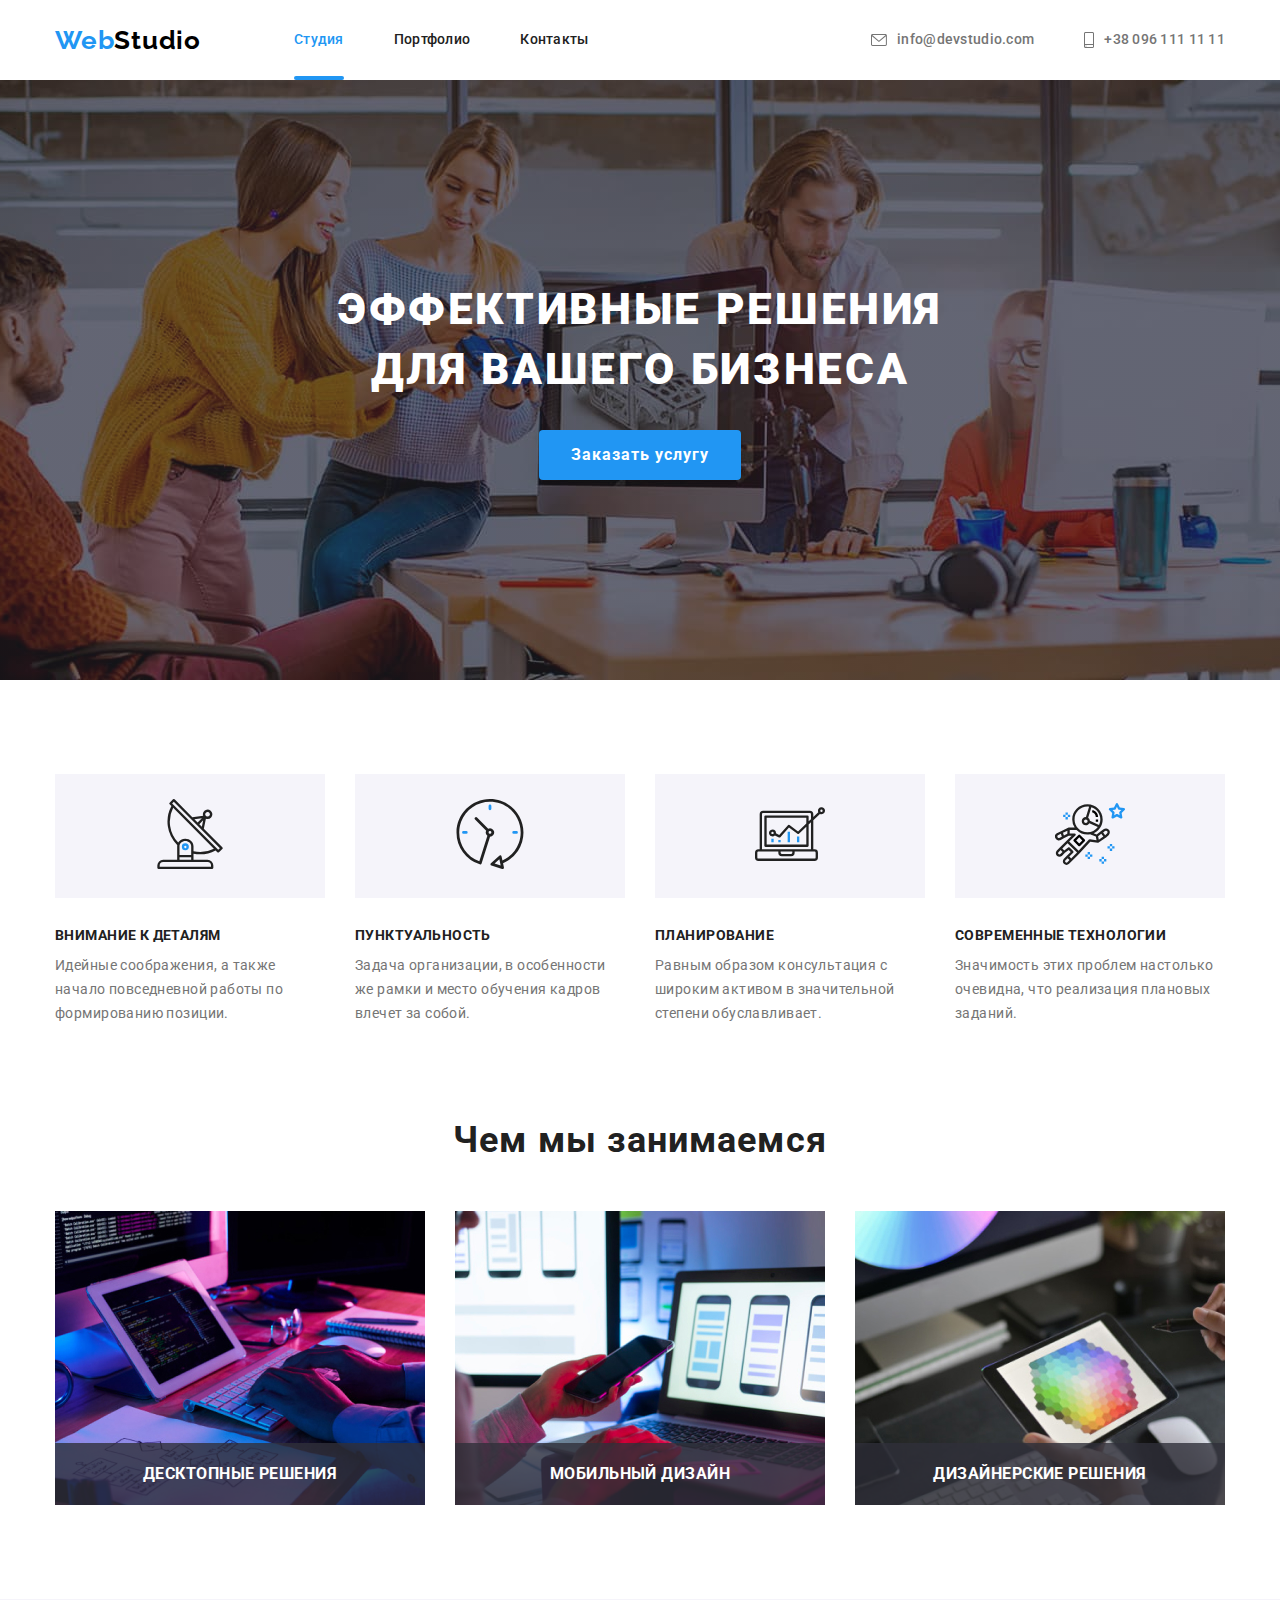
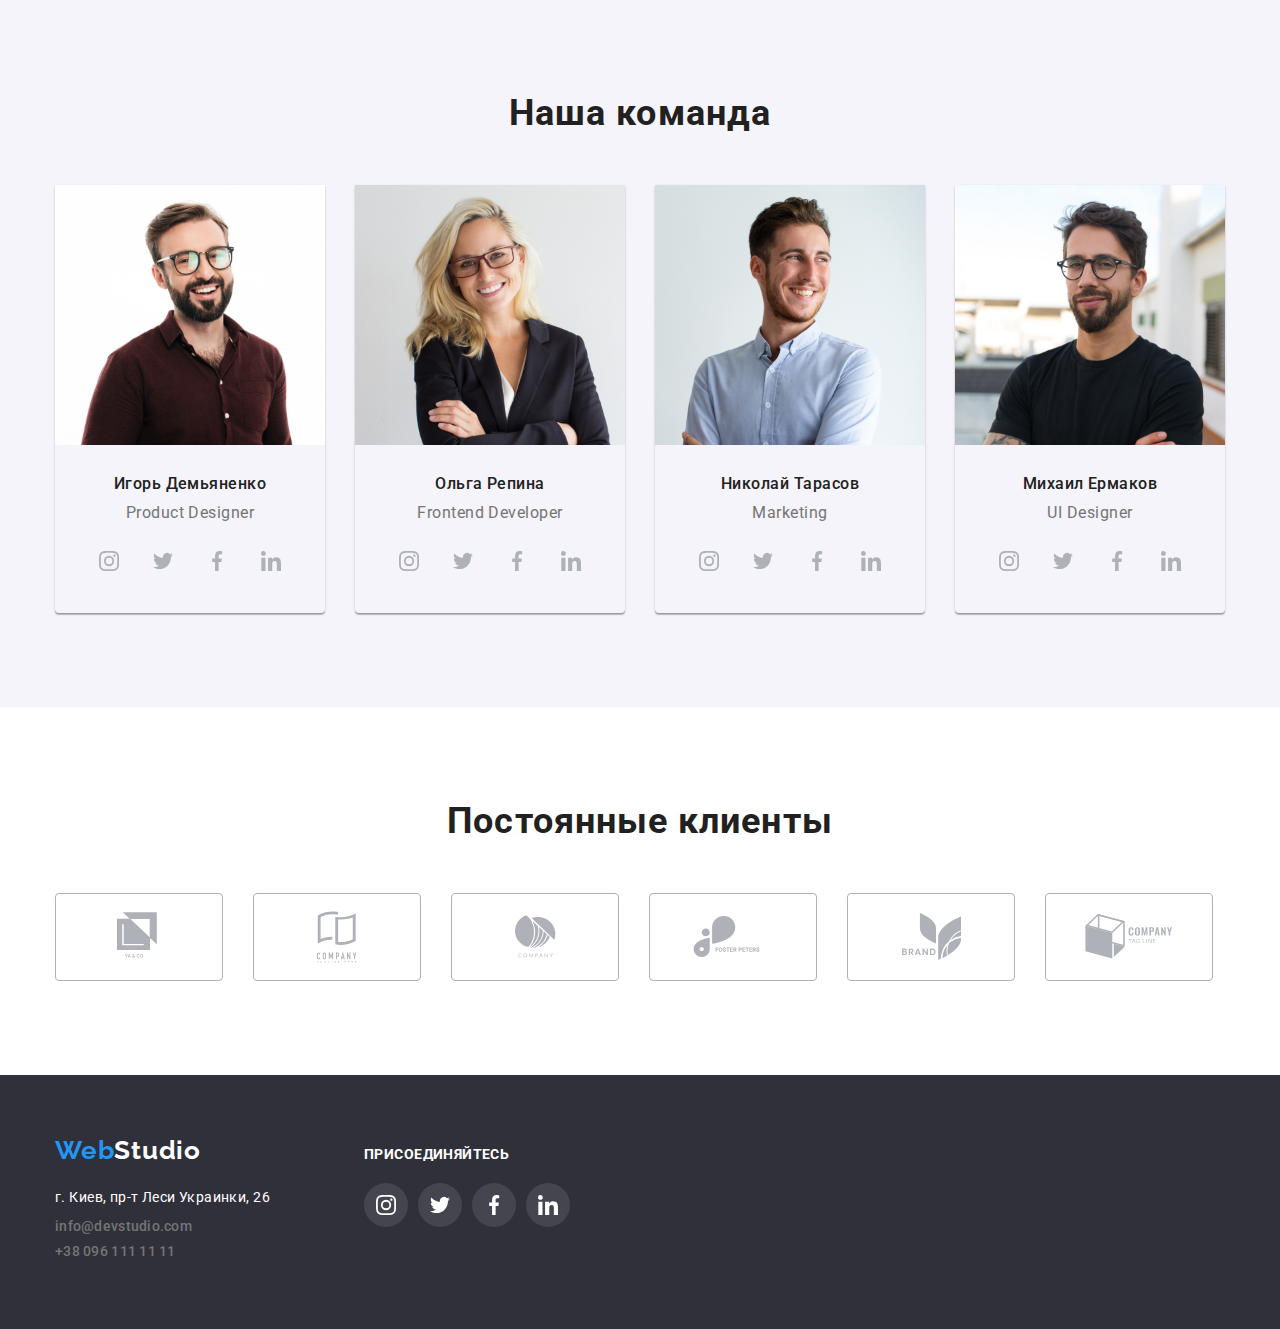
==== index.html @ e60a2d79 "initial-commit" ====
<!DOCTYPE html>
<html lang="ru">
  <head>
    <meta charset="UTF-8" />
    <meta name="viewport" content="width=device-width, initial-scale=1.0" />
    <title>Document</title>
    <link
      href="https://fonts.googleapis.com/css2?family=Raleway:wght@700&family=Roboto:wght@400;500;700;900&display=fallback"
      rel="stylesheet"
    />
    <link
      rel="stylesheet"
      href="https://cdnjs.cloudflare.com/ajax/libs/modern-normalize/0.7.0/modern-normalize.min.css"
    />
    <link rel="stylesheet" href="./css/styles.css" />
  </head>
  <body>
    <!--_______________ Шапка_______________ -->
    <header>
      <div class="container header">
        <nav class="header-nav">
          <a class="logo" href="./index.html"><span>Web</span>Studio</a>
          <ul class="header-list">
            <li><a class="link current" href="./index.html">Студия</a></li>
            <li><a class="link" href="./index2.html">Портфолио</a></li>
            <li><a class="link" href="#">Контакты</a></li>
          </ul>
        </nav>
        <address class="header-address">
          <a class="contacts" href="mailto:info@devstudio.com">
            <svg width="16" height="12">
              <use href="./images/symbol-defs.svg#icon-envelope"></use>
            </svg>
            info@devstudio.com</a
          >
          <a class="contacts" href="call:+380961111111"
            ><svg width="10" height="16">
              <use href="./images/symbol-defs.svg#icon-smartphone"></use></svg
            >+38 096 111 11 11</a
          >
        </address>
      </div>
    </header>
    <main>
      <!--______________ Главная секция ______________ -->
      <section class="hero-container">
        <h1 class="hero-title">ЭФФЕКТИВНЫЕ РЕШЕНИЯ<br />ДЛЯ ВАШЕГО БИЗНЕСА</h1>
        <button class="blue-button" data-modal-open type="button">
          Заказать услугу
        </button>
        <!-- <a class="blue-button" data-modal-open href="#">Заказать услугу</a> -->
      </section>

      <!--_____________ Наши преимущества________________ -->
      <section class="our-benefits">
        <div class="container">
          <h2 class="visually-hidden">Наши преимущества</h2>
          <ul class="our-benefits-list">
            <li class="our-benefits-item antenna">
              <div class="background">
                <svg width="70" height="70">
                  <use href="./images/symbol-defs.svg#icon-antenna1"></use>
                </svg>
              </div>
              <h3>Внимание к деталям</h3>
              <p>
                Идейные соображения, а также <br />
                начало повседневной работы по <br />
                формированию позиции.
              </p>
            </li>
            <li class="our-benefits-item clock">
              <div class="background">
                <svg width="70" height="70">
                  <use href="./images/symbol-defs.svg#icon-clock1"></use>
                </svg>
              </div>

              <h3>Пунктуальность</h3>
              <p>
                Задача организации, в особенности <br />
                же рамки и место обучения кадров <br />
                влечет за собой.
              </p>
            </li>
            <li class="our-benefits-item diagram">
              <div class="background">
                <svg width="70" height="70">
                  <use href="./images/symbol-defs.svg#icon-diagram1"></use>
                </svg>
              </div>
              <h3>Планирование</h3>
              <p>
                Равным образом консультация с <br />
                широким активом в значительной <br />
                степени обуславливает.
              </p>
            </li>
            <li class="our-benefits-item austranaut">
              <div class="background">
                <svg width="70" height="70">
                  <use href="./images/symbol-defs.svg#icon-astronaut1"></use>
                </svg>
              </div>
              <h3>Современные технологии</h3>
              <p>
                Значимость этих проблем настолько <br />
                очевидна, что реализация плановых <br />
                заданий.
              </p>
            </li>
          </ul>
        </div>
      </section>
      <!-- _____________Чем мы занимаемся _____________-->
      <section class="basic-section">
        <div class="container">
          <h2 class="section-title">Чем мы занимаемся</h2>
          <ul class="what-we-do-list">
            <li>
              <div class="thumb">
                <img src="./images/box1.jpg" width="370" alt="Планшет" />
                <p class="h3">Десктопные решения</p>
              </div>
            </li>
            <li>
              <div class="thumb">
                <img
                  src="./images/box2.jpg"
                  width="370"
                  alt="Мобильные приложения"
                />
                <p class="h3">Мобильный дизайн</p>
              </div>
            </li>
            <li>
              <div class="thumb">
                <img
                  src="./images/box3.jpg"
                  width="370"
                  alt="Дизайнерские решения"
                />
                <p class="h3">Дизайнерские решения</p>
              </div>
            </li>
          </ul>
        </div>
      </section>
      <!-- ____________Наша команда_____________________ -->
      <section class="basic-section team">
        <div class="container">
          <h2 class="section-title">Наша команда</h2>
          <ul class="our-team-list">
            <li>
              <img
                src="./images/face1.jpg"
                width="270"
                alt="Игорь Демьяненко"
              />
              <h4>Игорь Демьяненко</h4>
              <p>Product Designer</p>
              <ul class="social-network-list">
                <li>
                  <a class="social-network-item" href="#">
                    <svg class="social-network-logo">
                      <use href="./images/symbol-defs.svg#icon-instagram"></use>
                    </svg>
                  </a>
                </li>
                <li>
                  <a class="social-network-item" href="#">
                    <svg class="social-network-logo">
                      <use href="./images/symbol-defs.svg#icon-twitter"></use>
                    </svg>
                  </a>
                </li>
                <li>
                  <a class="social-network-item" href="#">
                    <svg class="social-network-logo">
                      <use href="./images/symbol-defs.svg#icon-facebook"></use>
                    </svg>
                  </a>
                </li>
                <li>
                  <a class="social-network-item" href="#">
                    <svg class="social-network-logo">
                      <use href="./images/symbol-defs.svg#icon-linkedin"></use>
                    </svg>
                  </a>
                </li>
              </ul>
            </li>
            <li>
              <img src="./images/face2.jpg" width="270" alt="Ольга Репина" />
              <h4>Ольга Репина</h4>
              <p>Frontend Developer</p>
              <ul class="social-network-list">
                <li>
                  <a class="social-network-item" href="#">
                    <svg class="social-network-logo">
                      <use href="./images/symbol-defs.svg#icon-instagram"></use>
                    </svg>
                  </a>
                </li>
                <li>
                  <a class="social-network-item" href="#">
                    <svg class="social-network-logo">
                      <use href="./images/symbol-defs.svg#icon-twitter"></use>
                    </svg>
                  </a>
                </li>
                <li>
                  <a class="social-network-item" href="#">
                    <svg class="social-network-logo">
                      <use href="./images/symbol-defs.svg#icon-facebook"></use>
                    </svg>
                  </a>
                </li>
                <li>
                  <a class="social-network-item" href="#">
                    <svg class="social-network-logo">
                      <use href="./images/symbol-defs.svg#icon-linkedin"></use>
                    </svg>
                  </a>
                </li>
              </ul>
            </li>
            <li>
              <img src="./images/face3.jpg" width="270" alt="Николай Тарасов" />
              <h4>Николай Тарасов</h4>
              <p>Marketing</p>
              <ul class="social-network-list">
                <li>
                  <a class="social-network-item" href="#">
                    <svg class="social-network-logo">
                      <use href="./images/symbol-defs.svg#icon-instagram"></use>
                    </svg>
                  </a>
                </li>
                <li>
                  <a class="social-network-item" href="#">
                    <svg class="social-network-logo">
                      <use href="./images/symbol-defs.svg#icon-twitter"></use>
                    </svg>
                  </a>
                </li>
                <li>
                  <a class="social-network-item" href="#">
                    <svg class="social-network-logo">
                      <use href="./images/symbol-defs.svg#icon-facebook"></use>
                    </svg>
                  </a>
                </li>
                <li>
                  <a class="social-network-item" href="#">
                    <svg class="social-network-logo">
                      <use href="./images/symbol-defs.svg#icon-linkedin"></use>
                    </svg>
                  </a>
                </li>
              </ul>
            </li>
            <li>
              <img src="./images/face4.jpg" width="270" alt="Михаил Ермаков" />
              <h4>Михаил Ермаков</h4>
              <p>UI Designer</p>
              <ul class="social-network-list">
                <li>
                  <a class="social-network-item" href="#">
                    <svg class="social-network-logo">
                      <use href="./images/symbol-defs.svg#icon-instagram"></use>
                    </svg>
                  </a>
                </li>
                <li>
                  <a class="social-network-item" href="#">
                    <svg class="social-network-logo">
                      <use href="./images/symbol-defs.svg#icon-twitter"></use>
                    </svg>
                  </a>
                </li>
                <li>
                  <a class="social-network-item" href="#">
                    <svg class="social-network-logo">
                      <use href="./images/symbol-defs.svg#icon-facebook"></use>
                    </svg>
                  </a>
                </li>
                <li>
                  <a class="social-network-item" href="#">
                    <svg class="social-network-logo">
                      <use href="./images/symbol-defs.svg#icon-linkedin"></use>
                    </svg>
                  </a>
                </li>
              </ul>
            </li>
          </ul>
        </div>
      </section>
      <!-- _______________________Постоянные клиенты _____________________ -->
      <section class="basic-section">
        <div class="container">
          <h2 class="section-title">Постоянные клиенты</h2>
          <ul class="clients-list">
            <li class="clients-link">
              <a class="icon-logo" href="#">
                <svg width="44" height="49">
                  <use href="./images/symbol-defs.svg#icon-logo1"></use>
                </svg>
              </a>
            </li>
            <li class="clients-link">
              <a class="icon-logo" href="#">
                <svg width="40" height="52">
                  <use href="./images/symbol-defs.svg#icon-logo2"></use>
                </svg>
              </a>
            </li>
            <li class="clients-link">
              <a class="icon-logo" href="#"
                ><svg width="41" height="43">
                  <use href="./images/symbol-defs.svg#icon-logo3"></use></svg
              ></a>
            </li>
            <li class="clients-link">
              <a class="icon-logo" href="#"
                ><svg width="80" height="42">
                  <use href="./images/symbol-defs.svg#icon-logo4"></use></svg
              ></a>
            </li>
            <li class="clients-link">
              <a class="icon-logo" href="#"
                ><svg width="59" height="47">
                  <use href="./images/symbol-defs.svg#icon-logo5"></use></svg
              ></a>
            </li>
            <li class="clients-link">
              <a class="icon-logo" href="#"
                ><svg width="88" height="45">
                  <use href="./images/symbol-defs.svg#icon-logo6"></use></svg
              ></a>
            </li>
          </ul>
        </div>
      </section>
    </main>
    <!-- ________________Футер_________________________ -->
    <footer class="footer">
      <div class="container">
        <div class="footer-column">
          <a class="logo" href="./index.html"><span>Web</span>Studio</a>
          <address>
            <p>г. Киев, пр-т Леси Украинки, 26</p>
            <a class="contacts" href="mailto:info@devstudio.com"
              >info@devstudio.com</a
            >
            <a class="contacts" href="call:+380961111111">+38 096 111 11 11</a>
          </address>
        </div>
        <div class="footer-column">
          <p class="h3">Присоединяйтесь</p>
          <ul class="social-network-list">
            <li>
              <a class="social-network-item" href="#">
                <svg class="social-network-logo">
                  <use href="./images/symbol-defs.svg#icon-instagram"></use>
                </svg>
              </a>
            </li>
            <li>
              <a class="social-network-item" href="#">
                <svg class="social-network-logo">
                  <use href="./images/symbol-defs.svg#icon-twitter"></use>
                </svg>
              </a>
            </li>
            <li>
              <a class="social-network-item" href="#">
                <svg class="social-network-logo">
                  <use href="./images/symbol-defs.svg#icon-facebook"></use>
                </svg>
              </a>
            </li>
            <li>
              <a class="social-network-item" href="#">
                <svg class="social-network-logo">
                  <use href="./images/symbol-defs.svg#icon-linkedin"></use>
                </svg>
              </a>
            </li>
          </ul>
        </div>
      </div>
    </footer>
    <!-- ________________________________________MОДАЛЬНОЕ ОКНО ______________________________________ -->
    <div class="backdrop is-hidden" data-modal>
      <div class="modal">
        <button class="close-button" data-modal-close>
          <svg class="close" width="30" height="30">
            <use href="./images/symbol-defs.svg#icon-close"></use>
          </svg>
        </button>
      </div>
    </div>
    <script src="./js/modal.js"></script>
  </body>
</html>
---- css/styles.css ----
:root {
  --primary-text-color: #212121;
  --secondary-text-color: #757575;
  --accent-text-color: #2196f3;
}

/* ______________Общее форматирование_____________ */
body {
  font-family: Roboto, sans-serif;
  font-style: normal;
}
img {
  display: block;
  max-width: 100%;
  height: auto;
}

ul {
  list-style-type: none;
  margin: 0;
  padding: 0;
}

.visually-hidden:not(:focus):not(:active),
input[type="checkbox"].visually-hidden,
input[type="radio"].visually-hidden {
  position: absolute;

  width: 1px;
  height: 1px;
  margin: -1px;
  border: 0;
  padding: 0;

  white-space: nowrap;

  clip-path: inset(100%);
  clip: rect(0 0 0 0);
  overflow: hidden;
}

/* __________________ Логотип ___________________ */
.logo {
  font-family: Raleway, sans-serif;
  color: black;
  font-weight: bold;
  font-size: 26px;
  line-height: 1.19;
  letter-spacing: 0.03em;
  text-decoration: none;

  margin-right: 93px;
  display: block;
  /* padding-top: 24px;
  padding-bottom: 25px; */
}
.logo > span {
  color: var(--accent-text-color);
}

/* ________________ Навигация в шапке ____________*/
.header-list {
  display: flex;
}

.header-list > li:not(last-child) {
  margin-right: 50px;
}
.header-address {
  display: flex;
  margin-left: auto;
}
.header-address .contacts {
  padding-top: 32px;
  padding-bottom: 32px;
  align-items: center;
}
.header-nav {
  display: flex;
  align-items: center;
}
.container.header {
  display: flex;
  text-align: center;
}
.page-header {
  border-bottom: 1px solid #ececec;
}
.link {
  display: block;
  padding-top: 32px;
  padding-bottom: 32px;
  position: relative;

  color: var(--primary-text-color);
  font-weight: 500;
  font-size: 14px;
  line-height: 1.14;
  letter-spacing: 0.02em;
  list-style-type: none;
  text-decoration: none;

  transition: color;
  transition-duration: 250ms;
  transition-timing-function: cubic-bezier(0.4, 0, 0.2, 1);
}

.link::after {
  content: "";
  display: block;
  position: absolute;
  bottom: 0;
  width: 100%;
  height: 4px;
  background-color: var(--accent-text-color);
  border-radius: 4px;
  opacity: 0;
}

.link:hover,
.link:focus {
  color: var(--accent-text-color);
}

.contacts {
  color: var(--secondary-text-color);
  font-weight: 500;
  font-style: normal;
  font-size: 14px;
  line-height: 1.14;
  letter-spacing: 0.02em;
  text-decoration: none;
  display: flex;
  margin-right: 50px;
  transition: color;
  transition-duration: 250ms;
  transition-timing-function: cubic-bezier(0.4, 0, 0.2, 1);
}
.contacts svg {
  margin-right: 10px;
  fill: currentColor;
}
.contacts:last-child {
  margin-right: 0;
}
.contacts:hover,
.contacts:focus {
  color: var(--accent-text-color);
}

.contacts svg:hover,
.contacts svg:focus {
  fill: var(--accent-text-color);
}
.container {
  width: 1200px;
  padding-right: 15px;
  padding-left: 15px;
  margin-left: auto;
  margin-right: auto;
}

/* ___________________ Главная секция________________ */
.hero-container {
  height: 600px;
  max-width: 1600px;
  margin-right: auto;
  margin-left: auto;
  background-repeat: no-repeat;
  background-position: center;
  background-size: cover;

  background-image: linear-gradient(
      rgba(47, 48, 58, 0.4),
      rgba(47, 48, 58, 0.4)
    ),
    url(../images/Hero_Img.jpg);

  background-color: #c4c4c4;
  text-align: center;
  padding-top: 200px;
}
.hero-title {
  margin-top: 0;
  margin-bottom: 30px;
  font-weight: 900;
  font-size: 44px;
  line-height: 1.36;
  letter-spacing: 0.06em;
  text-transform: uppercase;
  color: #ffffff;
}
.blue-button {
  display: inline-block;
  padding: 10px 32px;
  min-width: 200px;
  min-height: 50px;
  box-shadow: 0px 4px 4px rgba(0, 0, 0, 0.15);
  border-radius: 4px;
  border: none;
  cursor: pointer;

  color: #ffffff;
  font-size: 16px;
  line-height: 1.87;
  letter-spacing: 0.06em;
  background-color: var(--accent-text-color);
  font-weight: bold;
  text-decoration: none;
  text-align: center;
}

/*________________ Наши преимущества________________*/

.our-benefits {
  padding-top: 94px;
  /* padding-bottom: 94px; */
}
.our-benefits-list {
  display: flex;
}

.our-benefits-item svg {
  margin: 25px 100px;
}
div.background {
  background-color: #f5f4fa;
}
.our-benefits-item {
  width: 270px;
}
.our-benefits-item:not(:last-child) {
  margin-right: 30px;
}

.our-benefits h3 {
  color: var(--primary-text-color);
  font-weight: bold;
  font-size: 14px;
  line-height: 1.14;
  letter-spacing: 0.03em;
  text-transform: uppercase;
  margin-top: 30px;
  margin-bottom: 10px;
}
.our-benefits p {
  color: var(--secondary-text-color);
  font-size: 14px;
  line-height: 1.7;
  letter-spacing: 0.03em;
  margin-top: 0;
  margin-bottom: 0;
}

/*  __________________Чем мы занимаемся ____________ */

.what-we-do-list {
  display: flex;
}
.what-we-do-list li:not(:last-child) {
  margin-right: 30px;
}
.section-title {
  color: var(--primary-text-color);
  font-weight: bold;
  font-size: 36px;
  line-height: 1.16;
  text-align: center;
  letter-spacing: 0.03em;
  margin-top: 0;
  margin-bottom: 50px;
}
.thumb {
  position: relative;
}
.thumb .h3 {
  position: absolute;
  padding-top: 22px;
  padding-bottom: 22px;
  bottom: 0;
  right: 0;
  left: 0;
  text-transform: uppercase;
  text-align: center;
  font-weight: bold;
  color: #ffffff;

  background-color: rgba(47, 48, 58, 0.8);
}

/* ________________________Наша команда__________________ */
.basic-section {
  padding-top: 94px;
  padding-bottom: 94px;
}
.basic-section.team {
  background-color: #f5f4fa;
}
.our-team-list {
  display: flex;
}
.our-team-list > li:not(:last-child) {
  margin-right: 30px;
}
.our-team-list > li {
  box-shadow: 0px 1px 3px rgba(0, 0, 0, 0.12), 0px 1px 1px rgba(0, 0, 0, 0.14),
    0px 2px 1px rgba(0, 0, 0, 0.2);
  border-radius: 0px 0px 4px 4px;
  text-align: center;
  padding-bottom: 30px;
}

.basic-section h4 {
  color: var(--primary-text-color);
  font-weight: 500;
  font-size: 16px;
  line-height: 1.18;
  letter-spacing: 0.03em;
  margin-top: 30px;
  margin-bottom: 10px;
}
.basic-section p {
  color: var(--secondary-text-color);
  font-weight: normal;
  font-size: 16px;
  line-height: 1.18;
  letter-spacing: 0.03em;
  margin-top: 0;
  margin-bottom: 0;
}
/* Список соцсетей */
.social-network-list {
  display: flex;
  justify-content: center;
  margin-top: 16px;
}
.social-network-list > li:not(:last-child) {
  margin-right: 10px;
}

.social-network-item {
  display: flex;
  justify-content: center;
  align-items: center;
  width: 44px;
  height: 44px;
  border-radius: 50%;

  transition: all;
  transition-duration: 250ms;
  transition-timing-function: cubic-bezier(0.4, 0, 0.2, 1);
}
.social-network-logo {
  width: 20px;
  height: 20px;
  fill: #afb1b8;

  transition: fill;
  transition-duration: 250ms;
  transition-timing-function: cubic-bezier(0.4, 0, 0.2, 1);
}
.social-network-item:hover .social-network-logo,
.social-network-item:focus .social-network-logo {
  fill: #ffffff;
}
.social-network-item:hover,
.social-network-item:focus {
  background-color: var(--accent-text-color);
}

/* ____________________Постоянные клиенты____________________ */
.clients-list {
  display: flex;
}
.icon-logo {
  display: flex;
  width: 168px;
  height: 88px;
  border: 1px solid #afb1b8;
  border-radius: 4px;
  justify-content: center;
  align-items: center;

  transition: border;
  transition-duration: 250ms;
  transition-timing-function: cubic-bezier(0.4, 0, 0.2, 1);
}
.icon-logo svg {
  fill: #afb1b8;

  transition: fill;
  transition-duration: 250ms;
  transition-timing-function: cubic-bezier(0.4, 0, 0.2, 1);
}

/* __________________________________Анимаци при ховере  */

.icon-logo:hover svg,
.icon-logo:focus svg {
  fill: var(--accent-text-color);
}
.icon-logo:hover,
.icon-logo:focus {
  border: 1px solid #2196f3;
}

.clients-link {
  border-radius: 4px;
  justify-content: center;
  align-items: center;
}
.clients-link:not(:last-child) {
  margin-right: 30px;
}
/* _________________Футер________________________ */

.footer > .container {
  display: flex;
}
.footer-column:not(:last-child) {
  margin-right: 70px;
}

.footer {
  /* margin-top: 94px; */
  padding-top: 60px;
  padding-bottom: 60px;
  background-color: #2f303a;
}
.footer .logo {
  color: #ffffff;
  margin-bottom: 20px;
}
.footer p {
  color: #ffffff;
  font-weight: normal;
  font-style: normal;
  font-size: 14px;
  line-height: 1.71;
  letter-spacing: 0.03em;
  background-color: #2f303a;
  margin-top: 9px;
  margin-bottom: 9px;
}
.footer .h3 {
  font-weight: bold;
  font-size: 14px;
  line-height: 1.14;
  letter-spacing: 0.03em;
  text-transform: uppercase;
  margin-top: 12px;
  margin-bottom: 20px;
}
.footer .contacts {
  margin-bottom: 9px;
}
.footer .social-network-logo {
  fill: #ffffff;
}

.footer .social-network-item {
  background-color: rgba(255, 255, 255, 0.1);

  transition: all;
  transition-duration: 250ms;
  transition-timing-function: cubic-bezier(0.4, 0, 0.2, 1);
}
.footer .social-network-item:hover,
.footer .social-network-item:focus {
  background-color: var(--accent-text-color);
}

/* __________________________________Модальное окно _____________________________ */

.backdrop {
  position: fixed;
  top: 0;
  right: 0;

  width: 100%;
  height: 100%;

  background-color: rgba(0, 0, 0, 0.2);

  transition: linear 500ms;
}

.backdrop.is-hidden {
  opacity: 0;
  pointer-events: none;
}

.is-hidden .modal {
  transform: translate(-50%, -50%) scale(1.2);
  opacity: 0;
}
.modal {
  position: absolute;
  top: 50%;
  left: 50%;
  transform: translate(-50%, -50%) scale(1);

  transition: all 250ms;
  min-width: 528px;
  min-height: 581px;
  background-color: #ffffff;
}
.close-button {
  position: absolute;
  display: flex;
  top: 8px;
  right: 8px;

  width: 30px;
  height: 30px;
  border: none;
  margin: 0;
  padding: 0;
  background-color: #fff;
}
.close {
  border-radius: 50%;
  border: 1px solid rgba(0, 0, 0, 0.1);
}

/* ____________СТРАНИЦА ПОРТФОЛИО__________________
/* ____________Эффект текущей страницы_____________ */
.link.current {
  color: var(--accent-text-color);
}
.link.current::after {
  opacity: 1;
}

/*  ______________Кнопки_______________________ */
.button-list {
  display: flex;
  justify-content: center;
  margin-bottom: 50px;
}
.button-list li:not(:last-child) {
  margin-right: 8px;
}
.portfolio .container {
  margin-top: 94px;
  margin-bottom: 50px;
}
.portfolio .gray-button {
  border-radius: 4px;
  border-color: transparent;
  padding: 6px 22px;

  font-weight: 500;
  font-size: 16px;
  line-height: 1.62;
  text-align: center;
  letter-spacing: 0.03em;
  color: var(--primary-text-color);
  background-color: #f5f4fa;

  transition: all;
  transition-duration: 250ms;
  transition-timing-function: cubic-bezier(0.4, 0, 0.2, 1);
}

.gray-button:hover,
.gray-button:focus {
  color: #ffffff;
  background-color: var(--accent-text-color);
}

/* __________________Примеры работ_________________ */
.portfolio-thumb {
  position: relative;
  overflow: hidden;
}
.portfolio-thumb::before {
  position: absolute;

  content: "";
  background-color: rgba(33, 150, 243, 0.9);
  width: 100%;
  height: 100%;
  transform: translateY(101%);

  transition: transform;
  transition-duration: 250ms;
  transition-timing-function: cubic-bezier(0.4, 0, 0.2, 1);
}
.legend {
  position: absolute;
  top: 100%;
  /* transform: translateY(101%); */

  padding: 63px 24px;
  margin-top: 0;
  margin-bottom: 0;

  font-size: 18px;
  line-height: 1.56;
  font-style: normal;
  font-weight: normal;
  letter-spacing: 0.03em;
  color: #ffffff;

  transition: transform;
  transition-duration: 250ms;
  transition-timing-function: cubic-bezier(0.4, 0, 0.2, 1);
}
.portfolio-link:hover .legend {
  transform: translateY(-100%);
  /* top: 0; */
}

.portfolio-link:hover .portfolio-thumb::before {
  transform: translateY(0);
}

.portfolio-list {
  display: flex;
  flex-wrap: wrap;
}
.portfolio-describtion {
  background: #ffffff;
  border: 1px solid #eeeeee;
  padding: 20px 24px;
}
.portfolio-list li {
  max-width: 370px;
  margin-right: 30px;
  margin-bottom: 30px;

  transition: all;
  transition-duration: 250ms;
  transition-timing-function: cubic-bezier(0.4, 0, 0.2, 1);
}
.portfolio-list li:nth-child(3n) {
  margin-right: 0;
}
.portfolio-list li:nth-last-child(-n + 3) {
  margin-bottom: 0;
}
.portfolio-list li:hover,
.portfolio-list li:focus {
  box-shadow: 0px 1px 1px rgba(0, 0, 0, 0.12), 0px 4px 4px rgba(0, 0, 0, 0.06),
    1px 4px 6px rgba(0, 0, 0, 0.16);
}

.portfolio-list a {
  text-decoration: none;
  display: inline-block;
}
.portfolio h2 {
  color: var(--primary-text-color);
  font-weight: bold;
  font-size: 18px;
  line-height: 2;
  letter-spacing: 0.06em;
  text-decoration: none;
  margin-top: 20px;
  margin-bottom: 4px;
}
.portfolio-title {
  color: var(--secondary-text-color);
  font-weight: normal;
  font-size: 16px;
  line-height: 1.87;
  letter-spacing: 0.03em;
  margin-top: 0;
  margin-bottom: 0;
}
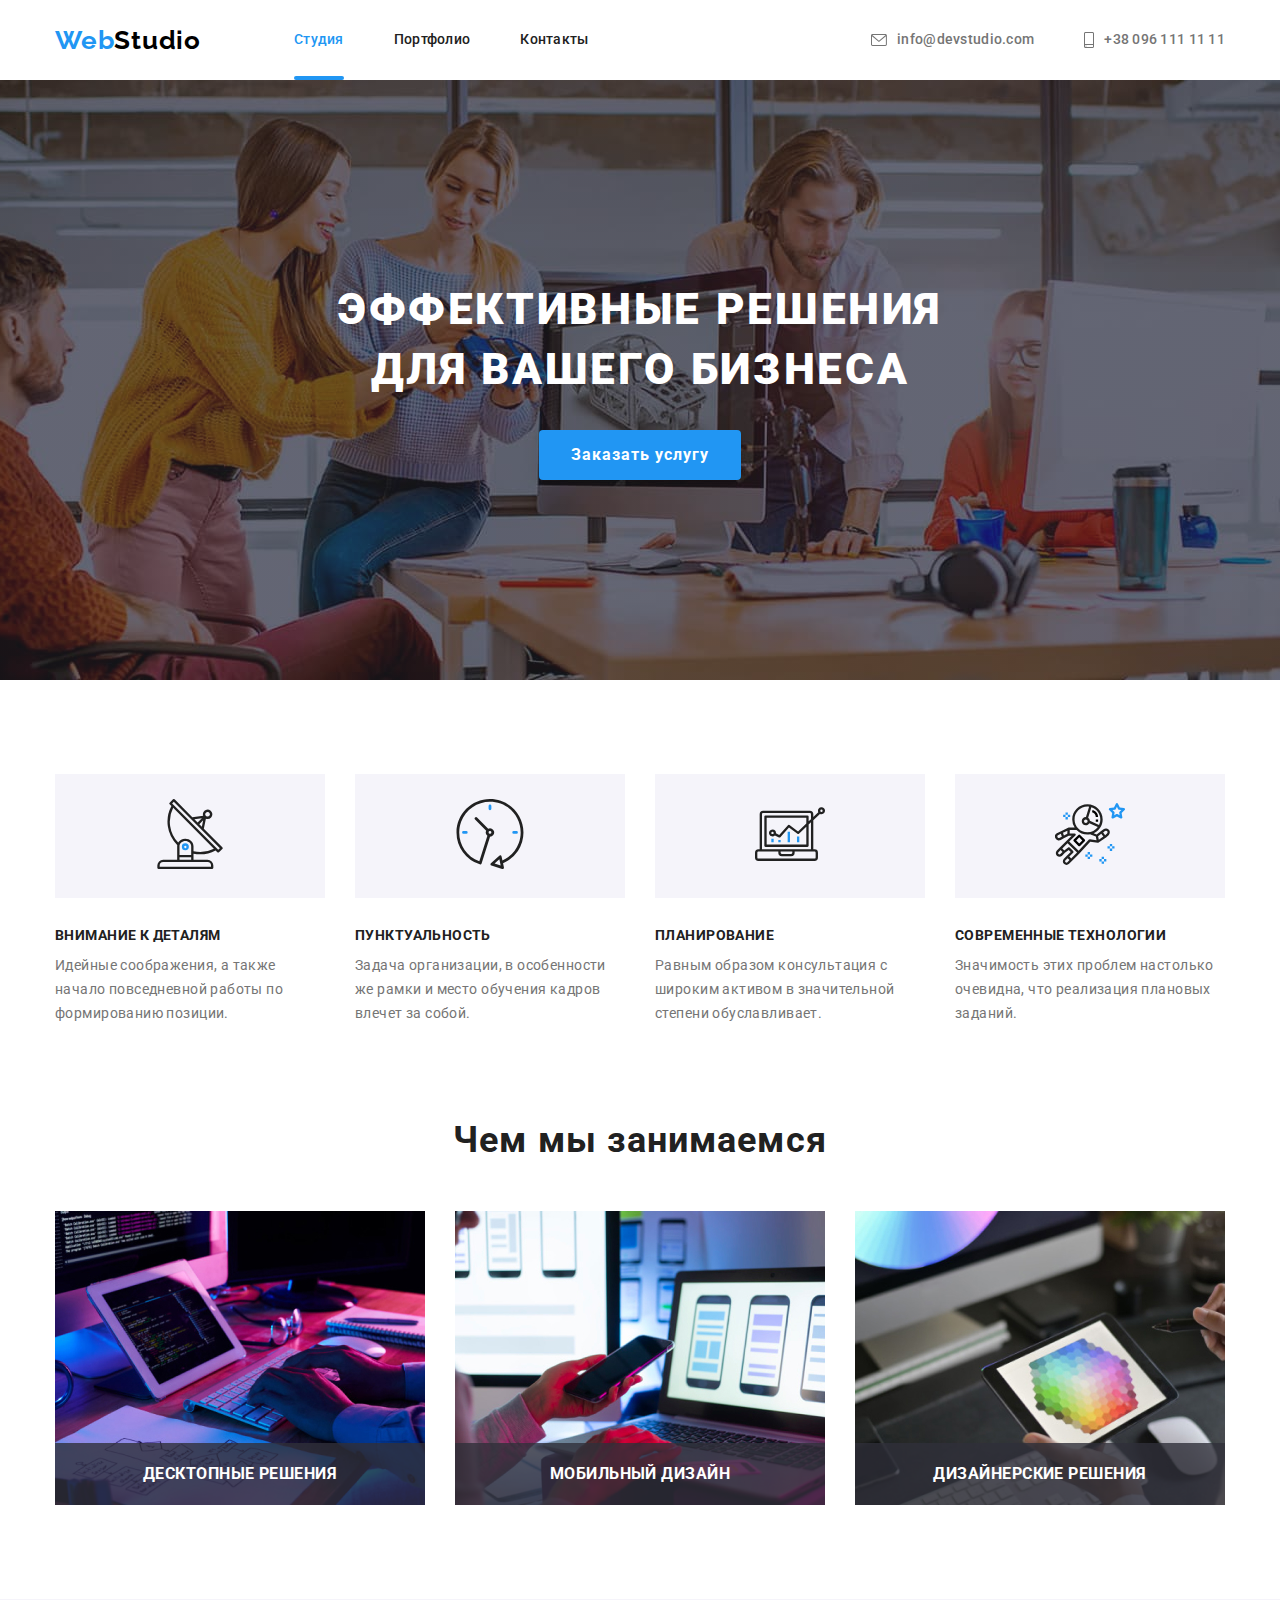
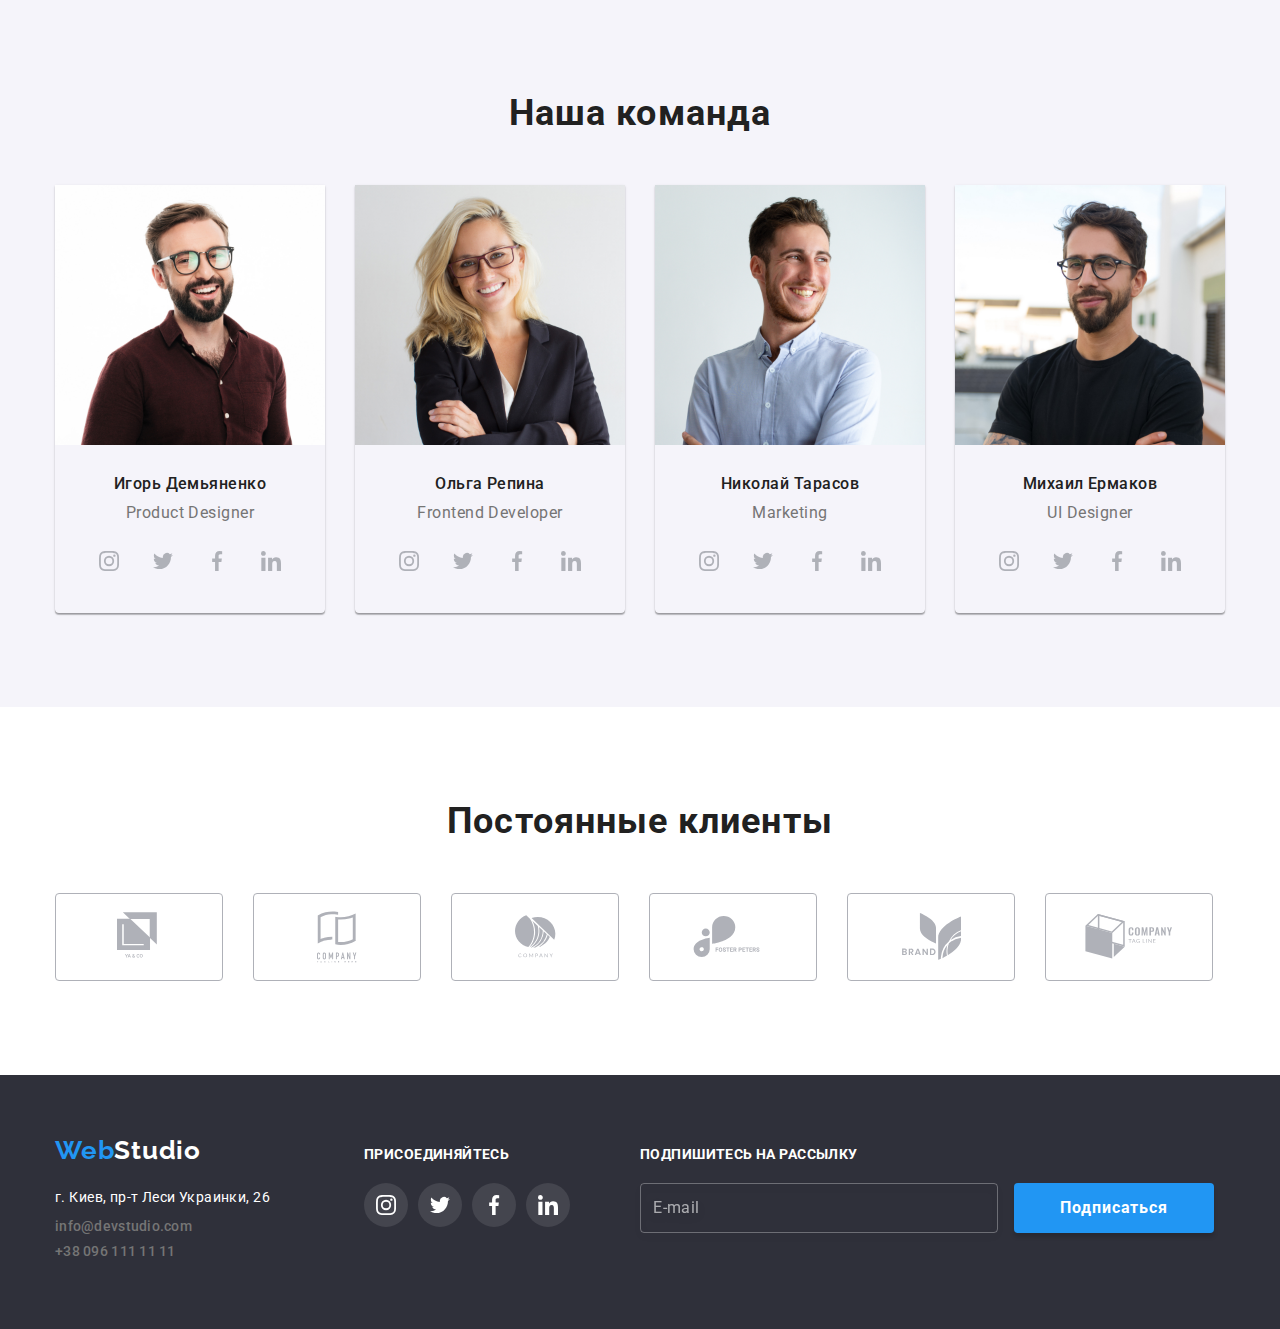
==== commit 0e3244e7: "commit-2" ====
--- a/index.html
+++ b/index.html
@@ -391,6 +391,15 @@
             </li>
           </ul>
         </div>
+        <div class="footer-column">
+          <form class="footer-form-field">
+            <label class="h3" for="email">
+              <p class="h3">Подпишитесь на рассылку</p>
+            </label>
+            <input type="email" name="email" id="email" placeholder="E-mail" />
+            <button class="blue-button" type="submit">Подписаться</button>
+          </form>
+        </div>
       </div>
     </footer>
     <!-- ________________________________________MОДАЛЬНОЕ ОКНО ______________________________________ -->
@@ -401,6 +410,46 @@
             <use href="./images/symbol-defs.svg#icon-close"></use>
           </svg>
         </button>
+        <div>
+          <span class="modal-text"
+            >Оставьте свои данные, мы вам перезвоним</span
+          >
+          <form class="modal-form">
+            <div class="form-field">
+              <label class="form-label" for="name">Имя</label>
+              <input class="form-input" type="text" name="name" id="name" />
+            </div>
+            <div class="form-field">
+              <label class="form-label" for="tel">Телефон</label>
+              <input class="form-input" type="tel" name="tel" />
+            </div>
+            <div class="form-field">
+              <label class="form-label" for="e-mail">Почта</label>
+              <input class="form-input" type="tel" name="e-mail" />
+            </div>
+            <div class="form-field">
+              <label class="form-label" for="comment">Комментарий</label>
+              <textarea
+                type="text"
+                name="comment"
+                placeholder="Введите текст"
+              ></textarea>
+            </div>
+            <div class="checkbox">
+              <input class="form-input" type="checkbox" name="policy" />
+              <label class="form-label policy" for="policy">
+                Соглашаюсь с рассылкой и принимаю
+                <a href="#">Условия договора</a>
+              </label>
+            </div>
+
+            <div>
+              <button class="blue-button submit" type="submit">
+                Отправить
+              </button>
+            </div>
+          </form>
+        </div>
       </div>
     </div>
     <script src="./js/modal.js"></script>
--- a/css/styles.css
+++ b/css/styles.css
@@ -421,6 +421,10 @@
   margin-right: 70px;
 }
 
+/* .footer-column:last-child {
+  margin-left: 93px;
+} */
+
 .footer {
   /* margin-top: 94px; */
   padding-top: 60px;
@@ -469,6 +473,24 @@
 .footer .social-network-item:focus {
   background-color: var(--accent-text-color);
 }
+.footer-form-field input {
+  margin-right: 12px;
+  padding: 12px;
+  width: 358px;
+  height: 50px;
+  background-color: transparent;
+  border: 1px solid rgba(255, 255, 255, 0.3);
+
+  filter: drop-shadow(0px 4px 4px rgba(0, 0, 0, 0.15));
+  border-radius: 4px;
+}
+.footer-form-field input::placeholder {
+  font-size: 16px;
+  line-height: 1.25;
+  letter-spacing: 0.03em;
+  color: rgba(255, 255, 255, 0.6);
+  background-color: transparent;
+}
 
 /* __________________________________Модальное окно _____________________________ */
 
@@ -499,12 +521,90 @@
   top: 50%;
   left: 50%;
   transform: translate(-50%, -50%) scale(1);
+  padding: 40px;
 
   transition: all 250ms;
   min-width: 528px;
   min-height: 581px;
   background-color: #ffffff;
 }
+.modal-text {
+  display: block;
+  text-align: center;
+  font-weight: bold;
+  font-size: 20px;
+  line-height: 1.15;
+  letter-spacing: 0.03em;
+}
+
+.modal-form {
+  display: flex;
+  flex-direction: column;
+
+  margin-top: 12px;
+  margin-left: auto;
+  margin-right: auto;
+}
+.form-field {
+  display: flex;
+  flex-direction: column;
+}
+.checkbox {
+  display: flex;
+  margin-right: auto;
+  margin-left: auto;
+  align-items: center;
+  margin-bottom: 30px;
+}
+.form-label {
+  margin-top: 10px;
+  margin-bottom: 4px;
+
+  font-size: 12px;
+  line-height: 1.16;
+  letter-spacing: 0.01em;
+  font-weight: 400;
+  color: #757575;
+}
+.form-field textarea {
+  margin-bottom: 20px;
+  padding: 16px;
+  width: 448px;
+  height: 120px;
+  resize: none;
+  border: 1px solid rgba(33, 33, 33, 0.2);
+  border-radius: 4px;
+}
+textarea::placeholder {
+  font-size: 12px;
+  line-height: 1.16;
+  letter-spacing: 0.03em;
+  color: rgba(117, 117, 117, 0.5);
+}
+.policy {
+  font-size: 14px;
+  line-height: 1.71;
+  letter-spacing: 0.03em;
+}
+.policy a {
+  color: var(--accent-text-color);
+}
+.form-input {
+  padding: 11px 12px;
+  border: 1px solid rgba(33, 33, 33, 0.2);
+  border-radius: 4px;
+}
+
+.form-input[type="checkbox"] {
+  width: 16px;
+  height: 15px;
+}
+.blue-button.submit {
+  display: block;
+  margin-right: auto;
+  margin-left: auto;
+}
+
 .close-button {
   position: absolute;
   display: flex;
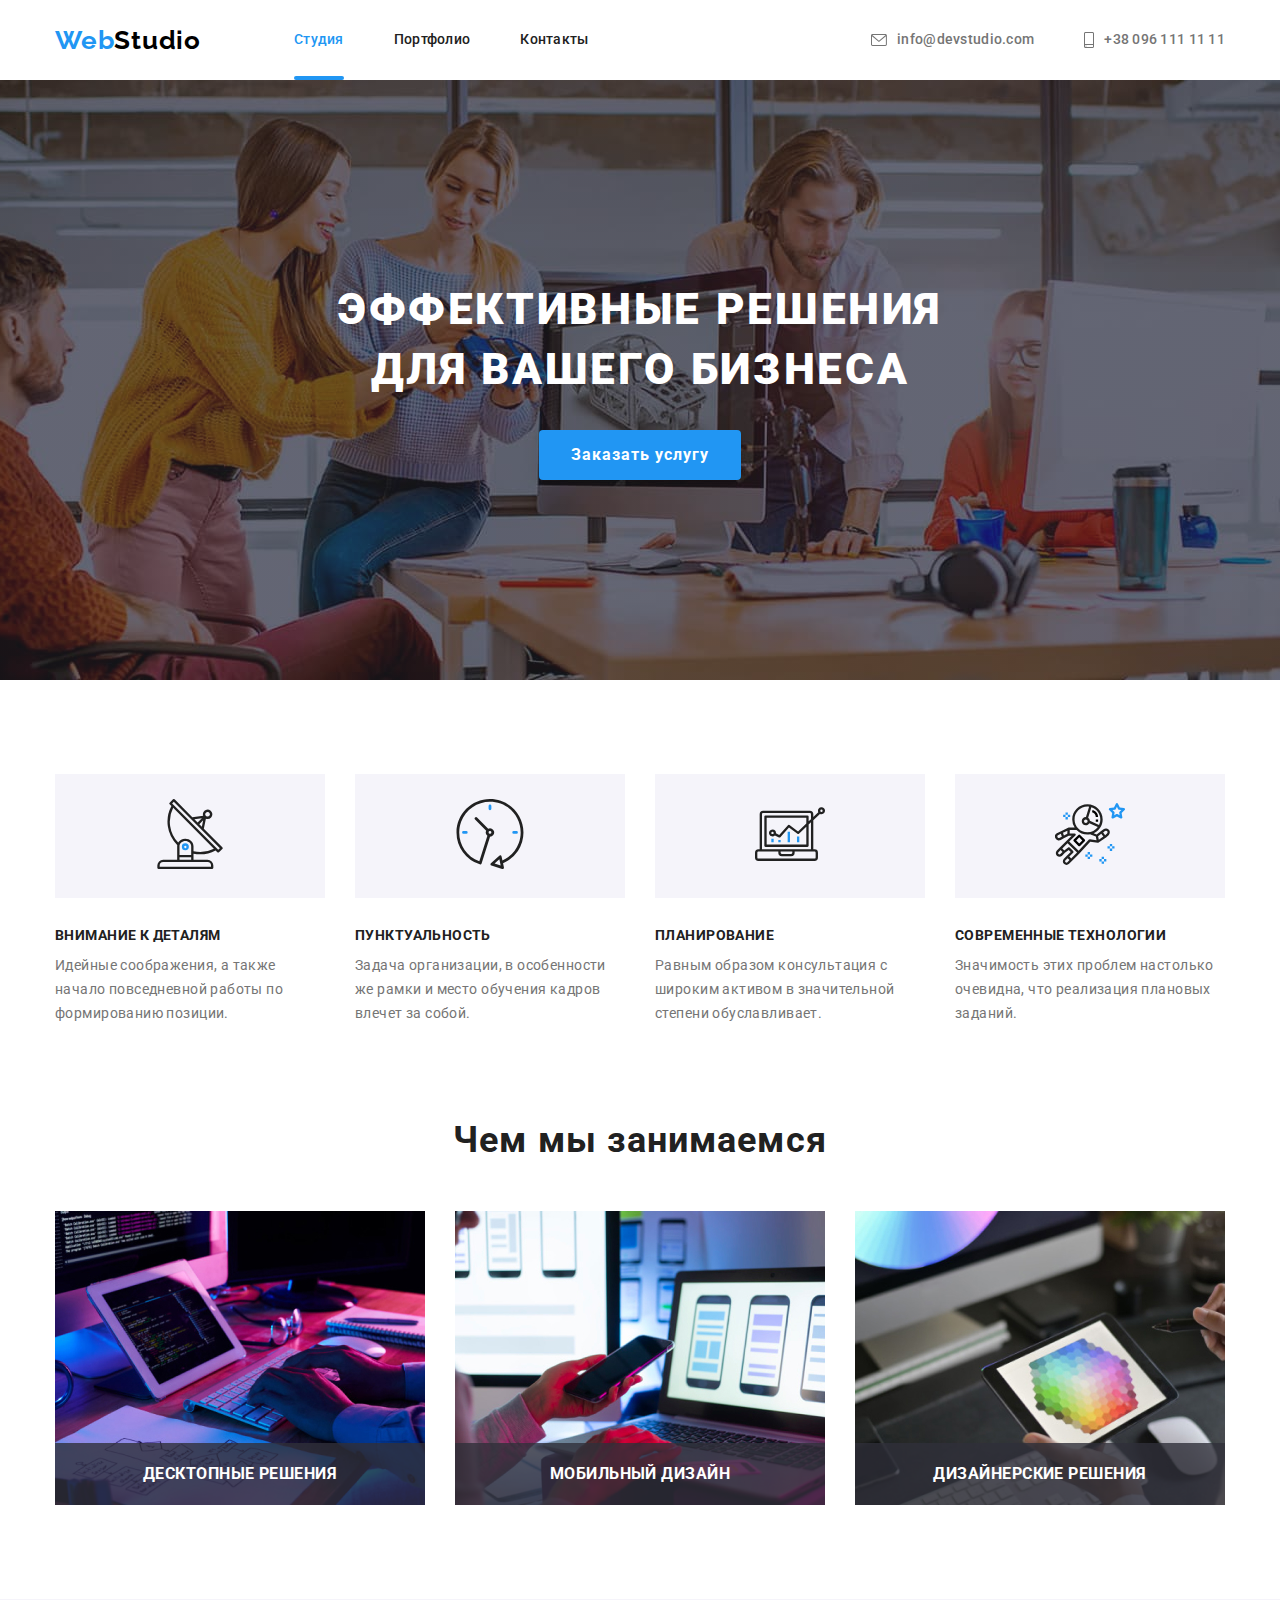
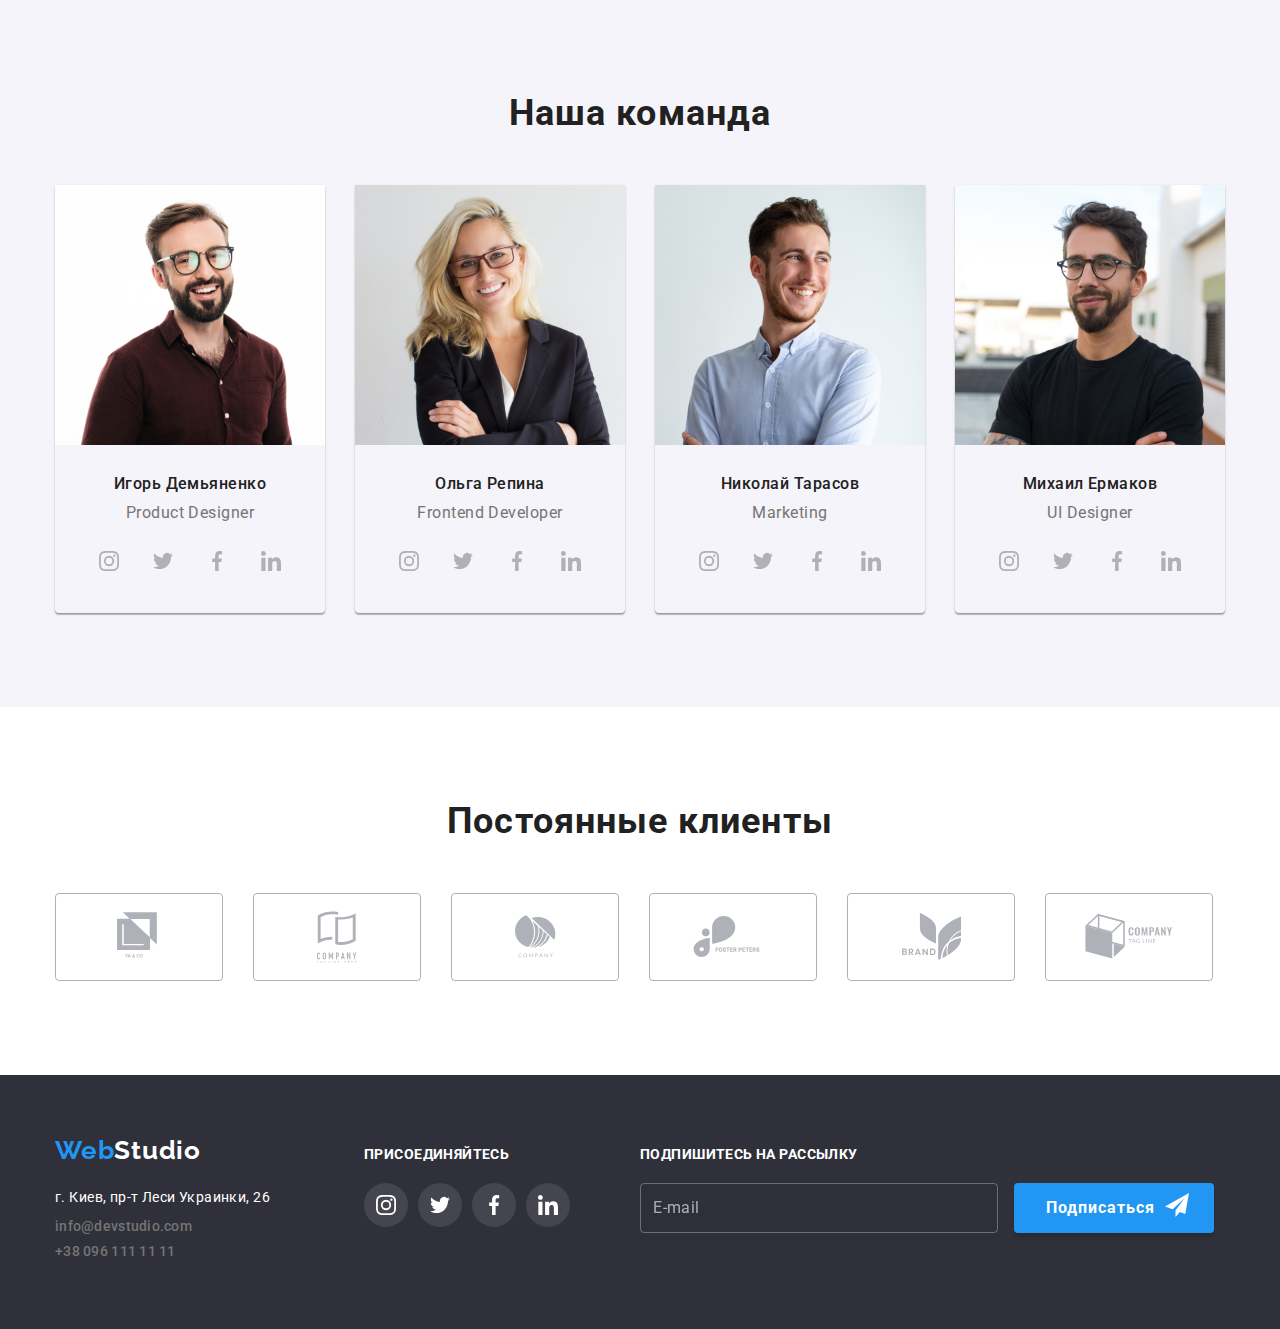
==== commit 0d4eed41: "commit-4" ====
--- a/index.html
+++ b/index.html
@@ -397,7 +397,12 @@
               <p class="h3">Подпишитесь на рассылку</p>
             </label>
             <input type="email" name="email" id="email" placeholder="E-mail" />
-            <button class="blue-button" type="submit">Подписаться</button>
+            <button class="blue-button send" type="submit">
+              Подписаться
+              <svg width="24" height="24" class="send-icon">
+                <use href="./images/symbol-defs.svg#icon-send"></use>
+              </svg>
+            </button>
           </form>
         </div>
       </div>
--- a/css/styles.css
+++ b/css/styles.css
@@ -192,6 +192,7 @@
 }
 .blue-button {
   display: inline-block;
+
   padding: 10px 32px;
   min-width: 200px;
   min-height: 50px;
@@ -421,10 +422,6 @@
   margin-right: 70px;
 }
 
-/* .footer-column:last-child {
-  margin-left: 93px;
-} */
-
 .footer {
   /* margin-top: 94px; */
   padding-top: 60px;
@@ -492,6 +489,15 @@
   background-color: transparent;
 }
 
+.send-icon {
+  fill: #fff;
+  position: absolute;
+  margin-left: 10px;
+}
+.blue-button.send {
+  text-align: left;
+}
+
 /* __________________________________Модальное окно _____________________________ */
 
 .backdrop {
@@ -546,6 +552,8 @@
   margin-right: auto;
 }
 .form-field {
+  margin-top: 10px;
+  margin-bottom: 4px;
   display: flex;
   flex-direction: column;
 }
@@ -557,7 +565,6 @@
   margin-bottom: 30px;
 }
 .form-label {
-  margin-top: 10px;
   margin-bottom: 4px;
 
   font-size: 12px;
@@ -581,7 +588,8 @@
   letter-spacing: 0.03em;
   color: rgba(117, 117, 117, 0.5);
 }
-.policy {
+.form-label.policy {
+  margin-bottom: 0;
   font-size: 14px;
   line-height: 1.71;
   letter-spacing: 0.03em;
@@ -596,6 +604,7 @@
 }
 
 .form-input[type="checkbox"] {
+  margin-right: 8px;
   width: 16px;
   height: 15px;
 }
@@ -611,6 +620,7 @@
   top: 8px;
   right: 8px;
 
+  border-radius: 50%;
   width: 30px;
   height: 30px;
   border: none;
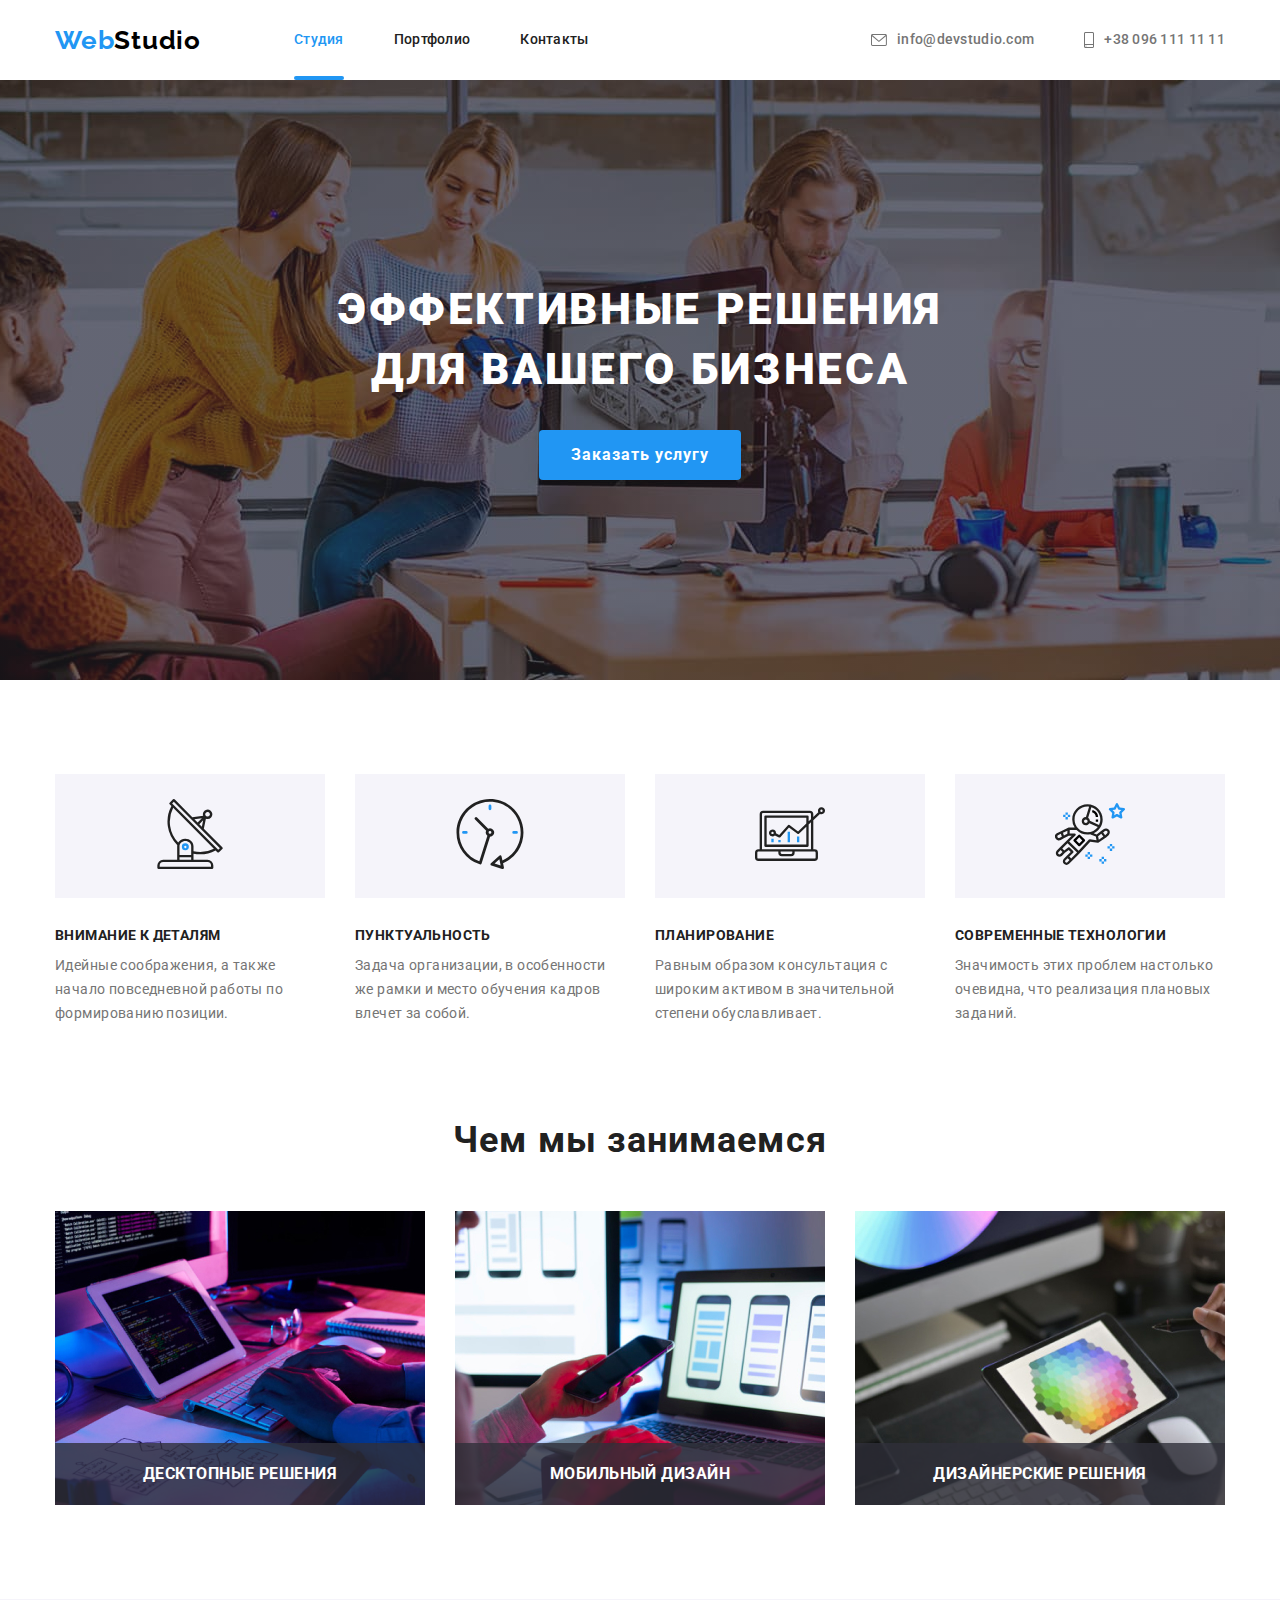
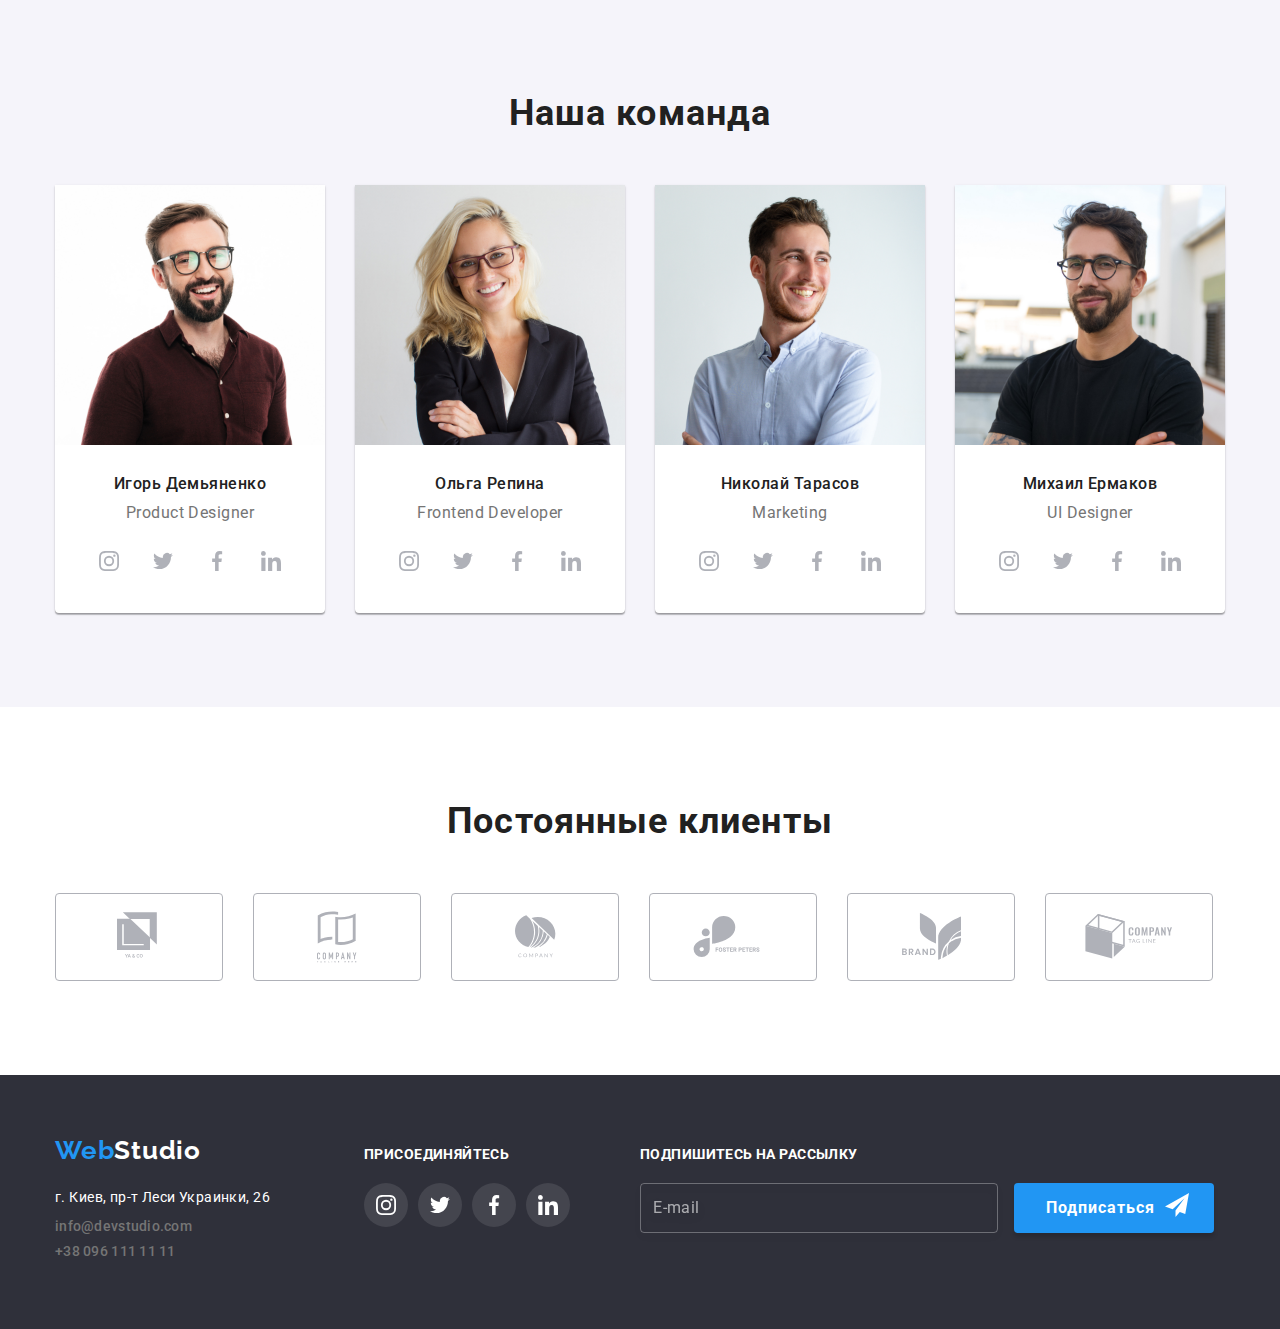
==== commit d265809f: "final-commit1-1.1" ====
--- a/index.html
+++ b/index.html
@@ -351,7 +351,7 @@
         <div class="footer-column">
           <a class="logo" href="./index.html"><span>Web</span>Studio</a>
           <address>
-            <p>г. Киев, пр-т Леси Украинки, 26</p>
+            <p class="footer__text">г. Киев, пр-т Леси Украинки, 26</p>
             <a class="contacts" href="mailto:info@devstudio.com"
               >info@devstudio.com</a
             >
@@ -359,7 +359,7 @@
           </address>
         </div>
         <div class="footer-column">
-          <p class="h3">Присоединяйтесь</p>
+          <p class="h3 footer__text">Присоединяйтесь</p>
           <ul class="social-network-list">
             <li>
               <a class="social-network-item" href="#">
@@ -393,10 +393,18 @@
         </div>
         <div class="footer-column">
           <form class="footer-form-field">
-            <label class="h3" for="email">
-              <p class="h3">Подпишитесь на рассылку</p>
-            </label>
-            <input type="email" name="email" id="email" placeholder="E-mail" />
+            <p class="h3 footer__text">
+              <label for="email">
+                <span>Подпишитесь на рассылку</span>
+              </label>
+            </p>
+            <input
+              type="email"
+              name="email"
+              id="email"
+              pattern="[a-z0-9._%+-]+@[a-z0-9.-]+\.[a-z]{2,}$"
+              placeholder="E-mail"
+            />
             <button class="blue-button send" type="submit">
               Подписаться
               <svg width="24" height="24" class="send-icon">
@@ -411,7 +419,7 @@
     <div class="backdrop is-hidden" data-modal>
       <div class="modal">
         <button class="close-button" data-modal-close>
-          <svg class="close" width="30" height="30">
+          <svg class="close" width="19" height="19">
             <use href="./images/symbol-defs.svg#icon-close"></use>
           </svg>
         </button>
@@ -422,26 +430,53 @@
           <form class="modal-form">
             <div class="form-field">
               <label class="form-label" for="name">Имя</label>
-              <input class="form-input" type="text" name="name" id="name" />
+              <input
+                class="form-input"
+                type="text"
+                name="name"
+                id="name"
+                placeholder=" "
+              />
+              <svg class="form-field-icon" width="12" height="12">
+                <use href="./images/symbol-defs.svg#icon-person"></use>
+              </svg>
             </div>
             <div class="form-field">
               <label class="form-label" for="tel">Телефон</label>
-              <input class="form-input" type="tel" name="tel" />
+              <input
+                class="form-input"
+                id="tel"
+                type="tel"
+                name="tel"
+                placeholder=" "
+              />
+              <svg class="form-field-icon" width="18" height="18">
+                <use href="./images/symbol-defs.svg#icon-phone"></use>
+              </svg>
             </div>
             <div class="form-field">
               <label class="form-label" for="e-mail">Почта</label>
-              <input class="form-input" type="tel" name="e-mail" />
+              <input
+                class="form-input"
+                type="tel"
+                name="e-mail"
+                id="e-mail"
+                placeholder=" "
+              />
+              <svg class="form-field-icon" width="18" height="18">
+                <use href="./images/symbol-defs.svg#icon-email"></use>
+              </svg>
             </div>
             <div class="form-field">
               <label class="form-label" for="comment">Комментарий</label>
               <textarea
-                type="text"
+                id="comment"
                 name="comment"
                 placeholder="Введите текст"
               ></textarea>
             </div>
             <div class="checkbox">
-              <input class="form-input" type="checkbox" name="policy" />
+              <input type="checkbox" name="policy" id="policy" />
               <label class="form-label policy" for="policy">
                 Соглашаюсь с рассылкой и принимаю
                 <a href="#">Условия договора</a>
--- a/css/styles.css
+++ b/css/styles.css
@@ -309,6 +309,7 @@
   border-radius: 0px 0px 4px 4px;
   text-align: center;
   padding-bottom: 30px;
+  background-color: #fff;
 }
 
 .basic-section h4 {
@@ -432,7 +433,7 @@
   color: #ffffff;
   margin-bottom: 20px;
 }
-.footer p {
+.footer .footer__text {
   color: #ffffff;
   font-weight: normal;
   font-style: normal;
@@ -478,6 +479,8 @@
   background-color: transparent;
   border: 1px solid rgba(255, 255, 255, 0.3);
 
+  color: #f5f4fa;
+
   filter: drop-shadow(0px 4px 4px rgba(0, 0, 0, 0.15));
   border-radius: 4px;
 }
@@ -552,18 +555,20 @@
   margin-right: auto;
 }
 .form-field {
+  position: relative;
   margin-top: 10px;
   margin-bottom: 4px;
   display: flex;
   flex-direction: column;
 }
-.checkbox {
-  display: flex;
-  margin-right: auto;
-  margin-left: auto;
-  align-items: center;
-  margin-bottom: 30px;
-}
+
+.form-field-icon {
+  position: absolute;
+  top: 52%;
+  left: 12px;
+  transition: fill 250ms cubic-bezier(0.4, 0, 0.2, 1);
+}
+
 .form-label {
   margin-bottom: 4px;
 
@@ -581,6 +586,12 @@
   resize: none;
   border: 1px solid rgba(33, 33, 33, 0.2);
   border-radius: 4px;
+  transition: border 250ms cubic-bezier(0.4, 0, 0.2, 1);
+}
+
+.form-field textarea:focus {
+  border-color: #2196f3;
+  outline: none;
 }
 textarea::placeholder {
   font-size: 12px;
@@ -598,16 +609,55 @@
   color: var(--accent-text-color);
 }
 .form-input {
-  padding: 11px 12px;
+  padding-top: 11px;
+  padding-bottom: 11px;
+  padding-left: 42px;
+  padding-right: 12px;
   border: 1px solid rgba(33, 33, 33, 0.2);
   border-radius: 4px;
-}
-
-.form-input[type="checkbox"] {
-  margin-right: 8px;
+  transition: border 250ms cubic-bezier(0.4, 0, 0.2, 1);
+}
+
+.form-input:focus {
+  border-color: #2196f3;
+  outline: none;
+}
+.form-input:focus + .form-field-icon {
+  fill: #2196f3;
+}
+
+.checkbox {
+  margin-bottom: 30px;
+}
+
+input[type="checkbox"] {
+  -webkit-appearance: none;
+  -moz-appearance: none;
+  appearance: none;
+  position: absolute;
+  outline: none;
+}
+.form-label.policy {
+  display: inline-block;
+}
+.form-label.policy::before {
+  content: "";
+  display: inline-block;
   width: 16px;
   height: 15px;
-}
+  margin-bottom: -2px;
+  margin-left: 8px;
+  margin-right: 8px;
+  background-image: url(../checkbox.svg);
+  background-repeat: no-repeat;
+  background-size: contain;
+}
+input[type="checkbox"]:checked + .form-label.policy::before {
+  background-image: url(../check.svg);
+  background-color: #2196f3;
+  border-radius: 3px;
+}
+
 .blue-button.submit {
   display: block;
   margin-right: auto;
@@ -616,21 +666,25 @@
 
 .close-button {
   position: absolute;
-  display: flex;
-  top: 8px;
+
+  top: 11px;
   right: 8px;
 
   border-radius: 50%;
+  border: 1px solid rgba(0, 0, 0, 0.1);
   width: 30px;
   height: 30px;
-  border: none;
+
   margin: 0;
   padding: 0;
   background-color: #fff;
 }
 .close {
-  border-radius: 50%;
-  border: 1px solid rgba(0, 0, 0, 0.1);
+  margin-top: 3px;
+  transition: fill 250ms cubic-bezier(0.4, 0, 0.2, 1);
+}
+.close-button:hover .close {
+  fill: var(--accent-text-color);
 }
 
 /* ____________СТРАНИЦА ПОРТФОЛИО__________________
@@ -767,7 +821,7 @@
   line-height: 2;
   letter-spacing: 0.06em;
   text-decoration: none;
-  margin-top: 20px;
+  margin-top: 0;
   margin-bottom: 4px;
 }
 .portfolio-title {
